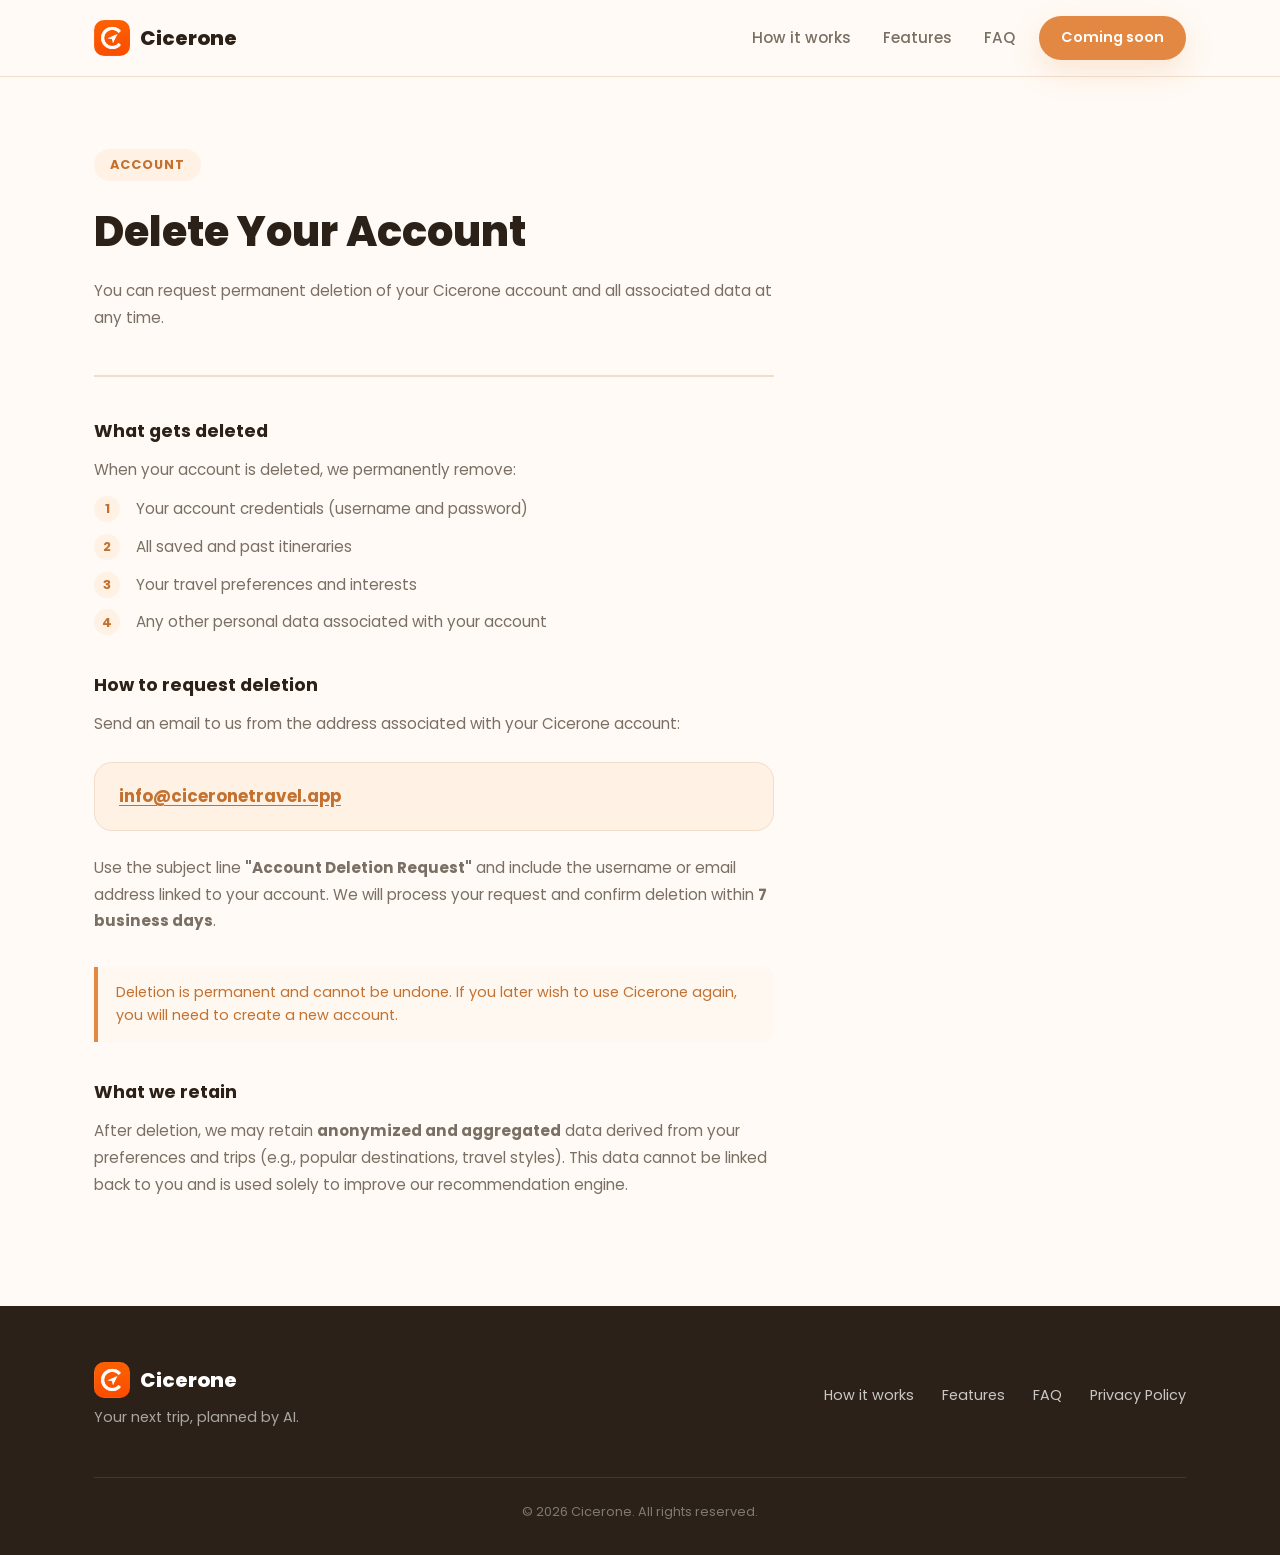
==== delete-account/index.html @ ca6c2354 "feat: added delete page for explaining how to delete an account" ====
<!DOCTYPE html>
<html lang="en">
<head>
  <meta charset="UTF-8" />
  <meta name="viewport" content="width=device-width, initial-scale=1.0" />
  <title>Delete Your Account — Cicerone</title>
  <meta name="description" content="Learn how to permanently delete your Cicerone account and all associated data." />

  <link rel="icon" type="image/png" href="../assets/images/app_icon.png" />
  <link rel="apple-touch-icon" href="../assets/images/app_icon.png" />

  <link rel="preconnect" href="https://fonts.googleapis.com" />
  <link rel="preconnect" href="https://fonts.gstatic.com" crossorigin />
  <link href="https://fonts.googleapis.com/css2?family=Poppins:wght@400;500;600;700;800&display=swap" rel="stylesheet" />

  <link rel="stylesheet" href="../css/style.css" />

  <style>
    .delete-page {
      padding: 72px 0 96px;
      max-width: 680px;
    }

    .delete-page__header {
      margin-bottom: 40px;
      padding-bottom: 32px;
      border-bottom: 2px solid var(--color-border);
    }

    .delete-page__header h1 {
      font-size: clamp(1.8rem, 4vw, 2.6rem);
      font-weight: 800;
      margin-bottom: 12px;
    }

    .delete-page__header p {
      font-size: 1.05rem;
      color: var(--color-text-muted);
    }

    .delete-page h2 {
      font-size: 1.1rem;
      font-weight: 700;
      margin: 36px 0 12px;
    }

    .delete-page p {
      font-size: 0.95rem;
      color: var(--color-text-muted);
      line-height: 1.75;
      margin-bottom: 12px;
    }

    .delete-page ol {
      padding-left: 0;
      list-style: none;
      display: flex;
      flex-direction: column;
      gap: 12px;
      margin-bottom: 12px;
      counter-reset: steps;
    }

    .delete-page ol li {
      font-size: 0.95rem;
      color: var(--color-text-muted);
      line-height: 1.7;
      padding-left: 42px;
      position: relative;
      counter-increment: steps;
    }

    .delete-page ol li::before {
      content: counter(steps);
      position: absolute;
      left: 0;
      top: 0;
      display: flex;
      align-items: center;
      justify-content: center;
      width: 26px;
      height: 26px;
      border-radius: 50%;
      background: var(--color-bg-alt);
      color: var(--color-primary-dark);
      font-weight: 700;
      font-size: 0.8rem;
    }

    .delete-page__email-box {
      display: flex;
      align-items: center;
      gap: 16px;
      background: var(--color-bg-alt);
      border: 1px solid var(--color-border);
      border-radius: var(--radius-md);
      padding: 20px 24px;
      margin: 24px 0;
    }

    .delete-page__email-box a {
      font-size: 1.05rem;
      font-weight: 700;
      color: var(--color-primary-dark);
      text-decoration: underline;
      text-underline-offset: 3px;
      word-break: break-all;
    }

    .delete-page__email-box a:hover {
      color: var(--color-primary);
    }

    .delete-page__notice {
      background: #fff8f0;
      border-left: 4px solid var(--color-primary);
      border-radius: 0 var(--radius-sm) var(--radius-sm) 0;
      padding: 14px 18px;
      font-size: 0.9rem;
      color: var(--color-primary-dark);
      line-height: 1.65;
      margin-top: 32px;
    }
  </style>
</head>
<body>

  <!-- Header -->
  <header class="header">
    <div class="container header__inner">
      <a href="/" class="logo">
        <img src="../assets/images/app_icon.png" alt="Cicerone" class="logo__icon" />
        <span class="logo__text">Cicerone</span>
      </a>

      <nav class="nav" id="nav">
        <a href="/#how-it-works">How it works</a>
        <a href="/#features">Features</a>
        <a href="/#faq">FAQ</a>
      </nav>

      <a href="/#download" class="btn btn--primary btn--small header__cta">Coming soon</a>

      <button class="nav-toggle" id="nav-toggle" aria-label="Open menu">
        <span></span>
        <span></span>
        <span></span>
      </button>
    </div>
  </header>

  <main>
    <div class="container">
      <div class="delete-page">

        <div class="delete-page__header">
          <span class="eyebrow">Account</span>
          <h1>Delete Your Account</h1>
          <p>You can request permanent deletion of your Cicerone account and all associated data at any time.</p>
        </div>

        <h2>What gets deleted</h2>
        <p>When your account is deleted, we permanently remove:</p>
        <ol>
          <li>Your account credentials (username and password)</li>
          <li>All saved and past itineraries</li>
          <li>Your travel preferences and interests</li>
          <li>Any other personal data associated with your account</li>
        </ol>

        <h2>How to request deletion</h2>
        <p>Send an email to us from the address associated with your Cicerone account:</p>

        <div class="delete-page__email-box">
          <a href="mailto:info@ciceronetravel.app">info@ciceronetravel.app</a>
        </div>

        <p>Use the subject line <strong>"Account Deletion Request"</strong> and include the username or email address linked to your account. We will process your request and confirm deletion within <strong>7 business days</strong>.</p>

        <div class="delete-page__notice">
          Deletion is permanent and cannot be undone. If you later wish to use Cicerone again, you will need to create a new account.
        </div>

        <h2>What we retain</h2>
        <p>After deletion, we may retain <strong>anonymized and aggregated</strong> data derived from your preferences and trips (e.g., popular destinations, travel styles). This data cannot be linked back to you and is used solely to improve our recommendation engine.</p>

      </div>
    </div>
  </main>

  <!-- Footer -->
  <footer class="footer">
    <div class="container footer__inner">
      <div class="footer__brand">
        <a href="/" class="logo">
          <img src="../assets/images/app_icon.png" alt="Cicerone" class="logo__icon" />
          <span class="logo__text">Cicerone</span>
        </a>
        <p>Your next trip, planned by AI.</p>
      </div>

      <div class="footer__links">
        <a href="/#how-it-works">How it works</a>
        <a href="/#features">Features</a>
        <a href="/#faq">FAQ</a>
        <a href="/privacy-policy">Privacy Policy</a>
      </div>

      <p class="footer__copy">© 2026 Cicerone. All rights reserved.</p>
    </div>
  </footer>

  <script>
    const toggle = document.getElementById('nav-toggle');
    const nav = document.getElementById('nav');
    toggle.addEventListener('click', () => {
      nav.classList.toggle('is-open');
      toggle.classList.toggle('is-active');
    });
  </script>
</body>
</html>
---- css/style.css ----
/* ---------------------------------------------- */
/* Tokens                                          */
/* ---------------------------------------------- */
:root {
  --color-primary: #e28843;
  --color-primary-dark: #c4702f;
  --color-primary-light: #ffb178;
  --color-bg: #fffaf5;
  --color-bg-alt: #fff1e4;
  --color-text: #2b2118;
  --color-text-muted: #7a6f64;
  --color-border: #f0ddcb;
  --color-card: #ffffff;

  --font-family: "Poppins", system-ui, -apple-system, "Segoe UI", Roboto, sans-serif;

  --radius-sm: 10px;
  --radius-md: 18px;
  --radius-lg: 28px;
  --radius-full: 999px;

  --shadow-sm: 0 4px 14px rgba(43, 33, 24, 0.06);
  --shadow-md: 0 12px 30px rgba(226, 136, 67, 0.18);

  --container-width: 1140px;
}

/* ---------------------------------------------- */
/* Reset                                           */
/* ---------------------------------------------- */
* {
  margin: 0;
  padding: 0;
  box-sizing: border-box;
}

html {
  scroll-behavior: smooth;
}

body {
  font-family: var(--font-family);
  color: var(--color-text);
  background: var(--color-bg);
  line-height: 1.6;
  -webkit-font-smoothing: antialiased;
}

img {
  display: block;
  max-width: 100%;
}

a {
  color: inherit;
  text-decoration: none;
}

ul {
  list-style: none;
}

.container {
  width: 100%;
  max-width: var(--container-width);
  margin: 0 auto;
  padding: 0 24px;
}

/* ---------------------------------------------- */
/* Buttons / badges                                */
/* ---------------------------------------------- */
.btn {
  display: inline-flex;
  align-items: center;
  justify-content: center;
  gap: 8px;
  border: none;
  border-radius: var(--radius-full);
  font-family: inherit;
  font-weight: 600;
  cursor: pointer;
  transition: transform 0.15s ease, box-shadow 0.15s ease, background 0.15s ease;
  white-space: nowrap;
}

.btn--primary {
  background: var(--color-primary);
  color: #fff;
  box-shadow: var(--shadow-md);
}

.btn--primary:hover {
  background: var(--color-primary-dark);
  transform: translateY(-1px);
}

.btn--small {
  padding: 10px 22px;
  font-size: 0.9rem;
}

.store-badge {
  display: inline-flex;
  align-items: center;
  gap: 12px;
  padding: 12px 22px;
  border-radius: var(--radius-md);
  background: var(--color-text);
  color: #fff;
  font-weight: 600;
  font-size: 1rem;
  line-height: 1.2;
  transition: transform 0.15s ease, box-shadow 0.15s ease;
}

.store-badge:hover {
  transform: translateY(-2px);
  box-shadow: var(--shadow-sm);
}

.store-badge small {
  display: block;
  font-size: 0.7rem;
  font-weight: 400;
  opacity: 0.75;
  text-transform: none;
}

.store-badge__icon {
  width: 26px;
  height: 26px;
  flex-shrink: 0;
}

.store-badge--cta {
  background: rgba(255, 255, 255, 0.15);
  border: 1px solid rgba(255, 255, 255, 0.35);
  cursor: default;
}

.store-badge--cta:hover {
  transform: none;
  box-shadow: none;
}

/* ---------------------------------------------- */
/* Header                                          */
/* ---------------------------------------------- */
.header {
  position: sticky;
  top: 0;
  z-index: 100;
  background: rgba(255, 250, 245, 0.85);
  backdrop-filter: blur(10px);
  border-bottom: 1px solid var(--color-border);
}

.header__inner {
  display: flex;
  align-items: center;
  gap: 24px;
  height: 76px;
}

.logo {
  display: flex;
  align-items: center;
  gap: 10px;
  font-weight: 800;
  font-size: 1.25rem;
  margin-right: auto;
}

.logo__icon {
  width: 36px;
  height: 36px;
  border-radius: 10px;
}

.nav {
  display: flex;
  align-items: center;
  gap: 32px;
  font-weight: 500;
  font-size: 0.95rem;
}

.nav a {
  color: var(--color-text-muted);
  transition: color 0.15s ease;
}

.nav a:hover {
  color: var(--color-primary);
}

.header__cta {
  flex-shrink: 0;
}

.lang-switcher {
  flex-shrink: 0;
}

.lang-switcher select {
  appearance: none;
  -webkit-appearance: none;
  background: var(--color-card) url("data:image/svg+xml,%3Csvg xmlns='http://www.w3.org/2000/svg' viewBox='0 0 16 16' fill='%237a6f64'%3E%3Cpath d='M4 6l4 4 4-4z'/%3E%3C/svg%3E") no-repeat right 10px center;
  background-size: 12px;
  border: 1px solid var(--color-border);
  border-radius: var(--radius-full);
  padding: 8px 30px 8px 16px;
  font-family: inherit;
  font-size: 0.85rem;
  font-weight: 600;
  color: var(--color-text);
  cursor: pointer;
  transition: border-color 0.15s ease;
}

.lang-switcher select:hover,
.lang-switcher select:focus {
  border-color: var(--color-primary);
}

.nav-toggle {
  display: none;
  flex-direction: column;
  justify-content: center;
  gap: 5px;
  width: 38px;
  height: 38px;
  border: none;
  background: none;
  cursor: pointer;
  margin-left: -8px;
}

.nav-toggle span {
  display: block;
  height: 2px;
  width: 100%;
  background: var(--color-text);
  border-radius: 2px;
  transition: transform 0.2s ease, opacity 0.2s ease;
}

/* ---------------------------------------------- */
/* Hero                                            */
/* ---------------------------------------------- */
.hero {
  position: relative;
  overflow: hidden;
  padding: 90px 0 60px;
}

.hero__blob {
  position: absolute;
  border-radius: 50%;
  filter: blur(60px);
  opacity: 0.5;
  z-index: 0;
}

.hero__blob--1 {
  width: 420px;
  height: 420px;
  background: var(--color-primary-light);
  top: -160px;
  right: -120px;
}

.hero__blob--2 {
  width: 320px;
  height: 320px;
  background: var(--color-bg-alt);
  bottom: -120px;
  left: -100px;
}

.hero__inner {
  position: relative;
  z-index: 1;
  display: grid;
  grid-template-columns: 1.1fr 1fr;
  align-items: center;
  gap: 60px;
}

.eyebrow {
  display: inline-block;
  font-size: 0.8rem;
  font-weight: 700;
  letter-spacing: 0.08em;
  text-transform: uppercase;
  color: var(--color-primary-dark);
  background: var(--color-bg-alt);
  padding: 6px 16px;
  border-radius: var(--radius-full);
  margin-bottom: 18px;
}

.hero__content h1 {
  font-size: clamp(2.4rem, 5vw, 3.6rem);
  font-weight: 800;
  line-height: 1.12;
  margin-bottom: 20px;
}

.text-gradient {
  background: linear-gradient(120deg, var(--color-primary) 0%, var(--color-primary-dark) 100%);
  -webkit-background-clip: text;
  background-clip: text;
  color: transparent;
}

.hero__subtitle {
  font-size: 1.1rem;
  color: var(--color-text-muted);
  max-width: 480px;
  margin-bottom: 32px;
}

.hero__actions {
  display: flex;
  flex-wrap: wrap;
  gap: 16px;
  margin-bottom: 28px;
}

.hero__highlights {
  display: flex;
  flex-wrap: wrap;
  gap: 14px 28px;
  font-size: 0.9rem;
  font-weight: 600;
  color: var(--color-text-muted);
}

.hero__highlights li {
  display: flex;
  align-items: center;
  gap: 8px;
}

.hero__highlights li::before {
  content: "✓";
  display: inline-flex;
  align-items: center;
  justify-content: center;
  width: 20px;
  height: 20px;
  border-radius: 50%;
  background: var(--color-primary);
  color: #fff;
  font-size: 0.7rem;
}

/* ---------------------------------------------- */
/* Phone mockup                                    */
/* ---------------------------------------------- */
.hero__visual {
  position: relative;
  display: flex;
  justify-content: center;
}

.phone {
  position: relative;
  width: 300px;
  background: var(--color-text);
  border-radius: 38px;
  padding: 14px;
  box-shadow: 0 30px 60px rgba(43, 33, 24, 0.25);
}

.phone__notch {
  position: absolute;
  top: 14px;
  left: 50%;
  transform: translateX(-50%);
  width: 90px;
  height: 22px;
  background: var(--color-text);
  border-radius: 0 0 16px 16px;
  z-index: 2;
}

.phone__screen {
  background: var(--color-bg);
  border-radius: 26px;
  padding: 28px 18px 24px;
  display: flex;
  flex-direction: column;
  gap: 16px;
  min-height: 540px;
}

.phone__header {
  display: flex;
  align-items: center;
  gap: 12px;
  margin-top: 14px;
}

.phone__logo {
  width: 40px;
  height: 40px;
  border-radius: 10px;
}

.phone__greeting {
  font-weight: 700;
  font-size: 0.95rem;
}

.phone__destination {
  font-size: 0.8rem;
  color: var(--color-text-muted);
}

.phone__search {
  display: flex;
  align-items: center;
  gap: 8px;
  background: var(--color-card);
  border: 1px solid var(--color-border);
  border-radius: var(--radius-full);
  padding: 10px 16px;
  font-size: 0.85rem;
  color: var(--color-text-muted);
}

.phone__card {
  display: flex;
  gap: 12px;
  background: var(--color-card);
  border-radius: var(--radius-md);
  padding: 12px;
  box-shadow: var(--shadow-sm);
}

.phone__card--ghost {
  opacity: 0.55;
}

.phone__card-image {
  width: 56px;
  height: 56px;
  border-radius: var(--radius-sm);
  flex-shrink: 0;
  background-size: cover;
}

.phone__card-image--1 {
  background: linear-gradient(135deg, #ffb178, #e28843);
}

.phone__card-image--2 {
  background: linear-gradient(135deg, #ffd9a8, #ffb178);
}

.phone__card-image--3 {
  background: linear-gradient(135deg, #f0ddcb, #ffd9a8);
}

.phone__card-title {
  font-weight: 700;
  font-size: 0.85rem;
  margin-bottom: 4px;
}

.phone__card-text {
  font-size: 0.75rem;
  color: var(--color-text-muted);
}

/* ---------------------------------------------- */
/* Strip                                           */
/* ---------------------------------------------- */
.strip {
  background: var(--color-text);
  color: #fff;
  padding: 16px 0;
}

.strip__inner {
  text-align: center;
  font-size: 0.9rem;
  font-weight: 500;
  letter-spacing: 0.02em;
  opacity: 0.9;
}

/* ---------------------------------------------- */
/* Sections                                        */
/* ---------------------------------------------- */
.section {
  padding: 90px 0;
}

.section--alt {
  background: var(--color-bg-alt);
}

.section__heading {
  text-align: center;
  max-width: 600px;
  margin: 0 auto 56px;
}

.section__heading h2 {
  font-size: clamp(1.8rem, 4vw, 2.6rem);
  font-weight: 800;
  margin-bottom: 12px;
}

.section__heading p {
  color: var(--color-text-muted);
  font-size: 1.05rem;
}

/* Steps */
.steps {
  display: grid;
  grid-template-columns: repeat(3, 1fr);
  gap: 32px;
}

.step {
  background: var(--color-card);
  border: 1px solid var(--color-border);
  border-radius: var(--radius-lg);
  padding: 36px 28px;
}

.step__number {
  display: flex;
  align-items: center;
  justify-content: center;
  width: 48px;
  height: 48px;
  border-radius: 50%;
  background: var(--color-bg-alt);
  color: var(--color-primary-dark);
  font-weight: 800;
  font-size: 1.2rem;
  margin-bottom: 20px;
}

.step h3 {
  font-size: 1.2rem;
  font-weight: 700;
  margin-bottom: 10px;
}

.step p {
  color: var(--color-text-muted);
  font-size: 0.95rem;
}

/* Features */
.features {
  display: grid;
  grid-template-columns: repeat(4, 1fr);
  gap: 24px;
}

.feature {
  background: var(--color-card);
  border-radius: var(--radius-lg);
  padding: 32px 24px;
  box-shadow: var(--shadow-sm);
}

.feature__icon {
  display: flex;
  align-items: center;
  justify-content: center;
  width: 52px;
  height: 52px;
  border-radius: var(--radius-md);
  background: var(--color-bg-alt);
  font-size: 1.5rem;
  margin-bottom: 18px;
}

.feature h3 {
  font-size: 1.05rem;
  font-weight: 700;
  margin-bottom: 8px;
}

.feature p {
  color: var(--color-text-muted);
  font-size: 0.92rem;
}

/* CTA */
.cta {
  background: linear-gradient(135deg, var(--color-primary) 0%, var(--color-primary-dark) 100%);
  color: #fff;
  text-align: center;
}

.cta__inner h2 {
  font-size: clamp(1.8rem, 4vw, 2.6rem);
  font-weight: 800;
  margin-bottom: 14px;
}

.cta__inner p {
  font-size: 1.05rem;
  opacity: 0.9;
  margin-bottom: 36px;
}

.cta__actions {
  justify-content: center;
}

/* FAQ */
.faq {
  max-width: 720px;
  margin: 0 auto;
  display: flex;
  flex-direction: column;
  gap: 16px;
}

.faq__item {
  background: var(--color-card);
  border: 1px solid var(--color-border);
  border-radius: var(--radius-md);
  padding: 18px 22px;
}

.faq__item summary {
  font-weight: 600;
  cursor: pointer;
  list-style: none;
  display: flex;
  justify-content: space-between;
  align-items: center;
}

.faq__item summary::after {
  content: "+";
  font-size: 1.3rem;
  font-weight: 400;
  color: var(--color-primary);
  margin-left: 16px;
  flex-shrink: 0;
}

.faq__item[open] summary::after {
  content: "−";
}

.faq__item p {
  margin-top: 14px;
  color: var(--color-text-muted);
  font-size: 0.95rem;
}

/* ---------------------------------------------- */
/* Footer                                          */
/* ---------------------------------------------- */
.footer {
  background: var(--color-text);
  color: #fff;
  padding: 56px 0 32px;
}

.footer__inner {
  display: flex;
  flex-wrap: wrap;
  justify-content: space-between;
  align-items: center;
  gap: 24px;
}

.footer__brand .logo {
  margin-bottom: 8px;
}

.footer__brand p {
  color: rgba(255, 255, 255, 0.6);
  font-size: 0.9rem;
}

.footer__links {
  display: flex;
  gap: 28px;
  font-size: 0.9rem;
}

.footer__links a {
  color: rgba(255, 255, 255, 0.75);
  transition: color 0.15s ease;
}

.footer__links a:hover {
  color: var(--color-primary-light);
}

.footer__copy {
  width: 100%;
  text-align: center;
  font-size: 0.8rem;
  color: rgba(255, 255, 255, 0.4);
  margin-top: 24px;
  padding-top: 24px;
  border-top: 1px solid rgba(255, 255, 255, 0.1);
}

/* ---------------------------------------------- */
/* Responsive                                      */
/* ---------------------------------------------- */
@media (max-width: 960px) {
  .hero__inner {
    grid-template-columns: 1fr;
    text-align: center;
  }

  .hero__content {
    order: 2;
  }

  .hero__visual {
    order: 1;
  }

  .hero__subtitle {
    margin-left: auto;
    margin-right: auto;
  }

  .hero__actions,
  .hero__highlights {
    justify-content: center;
  }

  .steps {
    grid-template-columns: 1fr;
  }

  .features {
    grid-template-columns: repeat(2, 1fr);
  }
}

@media (max-width: 768px) {
  .nav {
    position: absolute;
    top: 76px;
    left: 0;
    right: 0;
    background: var(--color-bg);
    border-bottom: 1px solid var(--color-border);
    flex-direction: column;
    align-items: flex-start;
    gap: 0;
    padding: 8px 24px 16px;
    transform: translateY(-12px);
    opacity: 0;
    visibility: hidden;
    transition: transform 0.2s ease, opacity 0.2s ease;
  }

  .nav a {
    width: 100%;
    padding: 12px 0;
    border-bottom: 1px solid var(--color-border);
  }

  .nav.is-open {
    transform: translateY(0);
    opacity: 1;
    visibility: visible;
  }

  .header__cta {
    display: none;
  }

  .nav-toggle {
    display: flex;
  }

  .nav-toggle.is-active span:nth-child(1) {
    transform: translateY(7px) rotate(45deg);
  }

  .nav-toggle.is-active span:nth-child(2) {
    opacity: 0;
  }

  .nav-toggle.is-active span:nth-child(3) {
    transform: translateY(-7px) rotate(-45deg);
  }

  .section {
    padding: 64px 0;
  }
}

@media (max-width: 600px) {
  .features {
    grid-template-columns: 1fr;
  }

  .phone {
    width: 100%;
    max-width: 320px;
  }

  .store-badge {
    flex: 1;
    justify-content: center;
  }

  .hero__actions {
    width: 100%;
  }
}
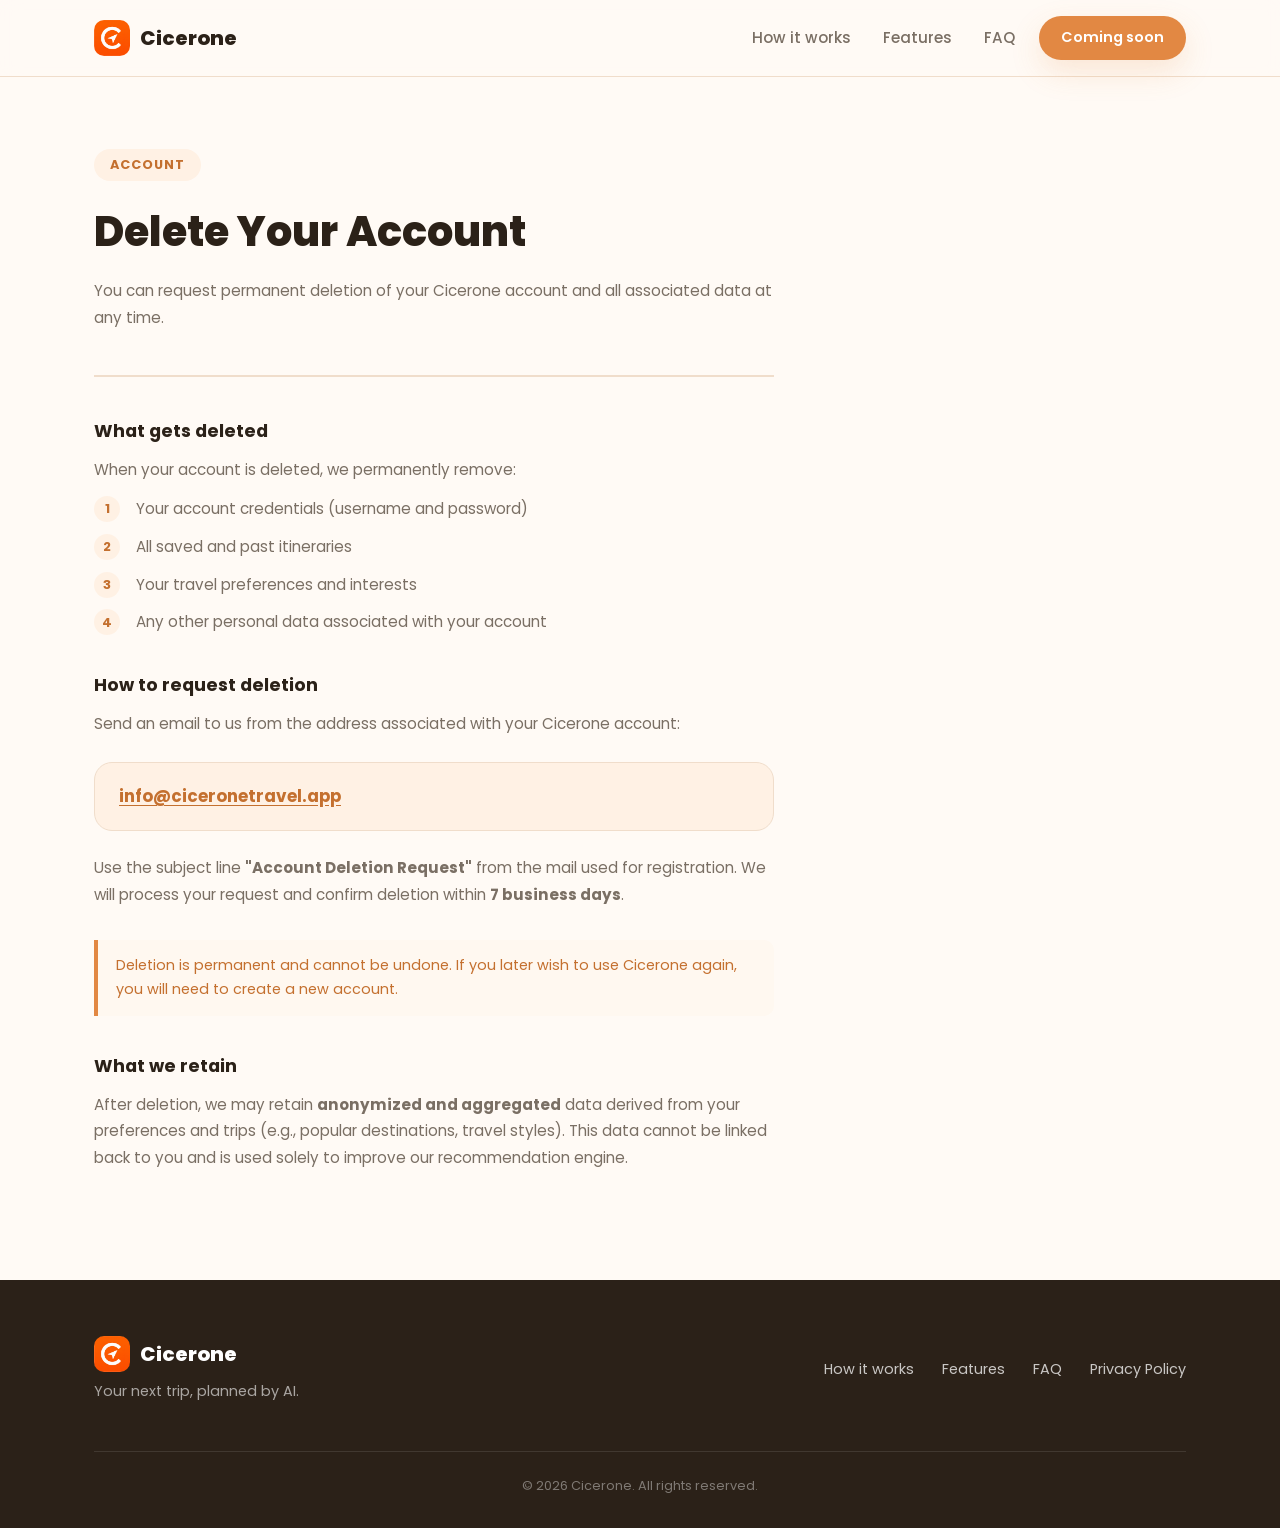
==== commit ec861ce4: "fix: Slightly adapted the language" ====
--- a/delete-account/index.html
+++ b/delete-account/index.html
@@ -1,5 +1,6 @@
 <!DOCTYPE html>
 <html lang="en">
+
 <head>
   <meta charset="UTF-8" />
   <meta name="viewport" content="width=device-width, initial-scale=1.0" />
@@ -11,7 +12,8 @@
 
   <link rel="preconnect" href="https://fonts.googleapis.com" />
   <link rel="preconnect" href="https://fonts.gstatic.com" crossorigin />
-  <link href="https://fonts.googleapis.com/css2?family=Poppins:wght@400;500;600;700;800&display=swap" rel="stylesheet" />
+  <link href="https://fonts.googleapis.com/css2?family=Poppins:wght@400;500;600;700;800&display=swap"
+    rel="stylesheet" />
 
   <link rel="stylesheet" href="../css/style.css" />
 
@@ -123,6 +125,7 @@
     }
   </style>
 </head>
+
 <body>
 
   <!-- Header -->
@@ -175,14 +178,18 @@
           <a href="mailto:info@ciceronetravel.app">info@ciceronetravel.app</a>
         </div>
 
-        <p>Use the subject line <strong>"Account Deletion Request"</strong> and include the username or email address linked to your account. We will process your request and confirm deletion within <strong>7 business days</strong>.</p>
+        <p>Use the subject line <strong>"Account Deletion Request"</strong> from the mail used for registration. We will
+          process your request and confirm deletion within <strong>7 business days</strong>.</p>
 
         <div class="delete-page__notice">
-          Deletion is permanent and cannot be undone. If you later wish to use Cicerone again, you will need to create a new account.
+          Deletion is permanent and cannot be undone. If you later wish to use Cicerone again, you will need to create a
+          new account.
         </div>
 
         <h2>What we retain</h2>
-        <p>After deletion, we may retain <strong>anonymized and aggregated</strong> data derived from your preferences and trips (e.g., popular destinations, travel styles). This data cannot be linked back to you and is used solely to improve our recommendation engine.</p>
+        <p>After deletion, we may retain <strong>anonymized and aggregated</strong> data derived from your preferences
+          and trips (e.g., popular destinations, travel styles). This data cannot be linked back to you and is used
+          solely to improve our recommendation engine.</p>
 
       </div>
     </div>
@@ -219,4 +226,5 @@
     });
   </script>
 </body>
-</html>
+
+</html>
